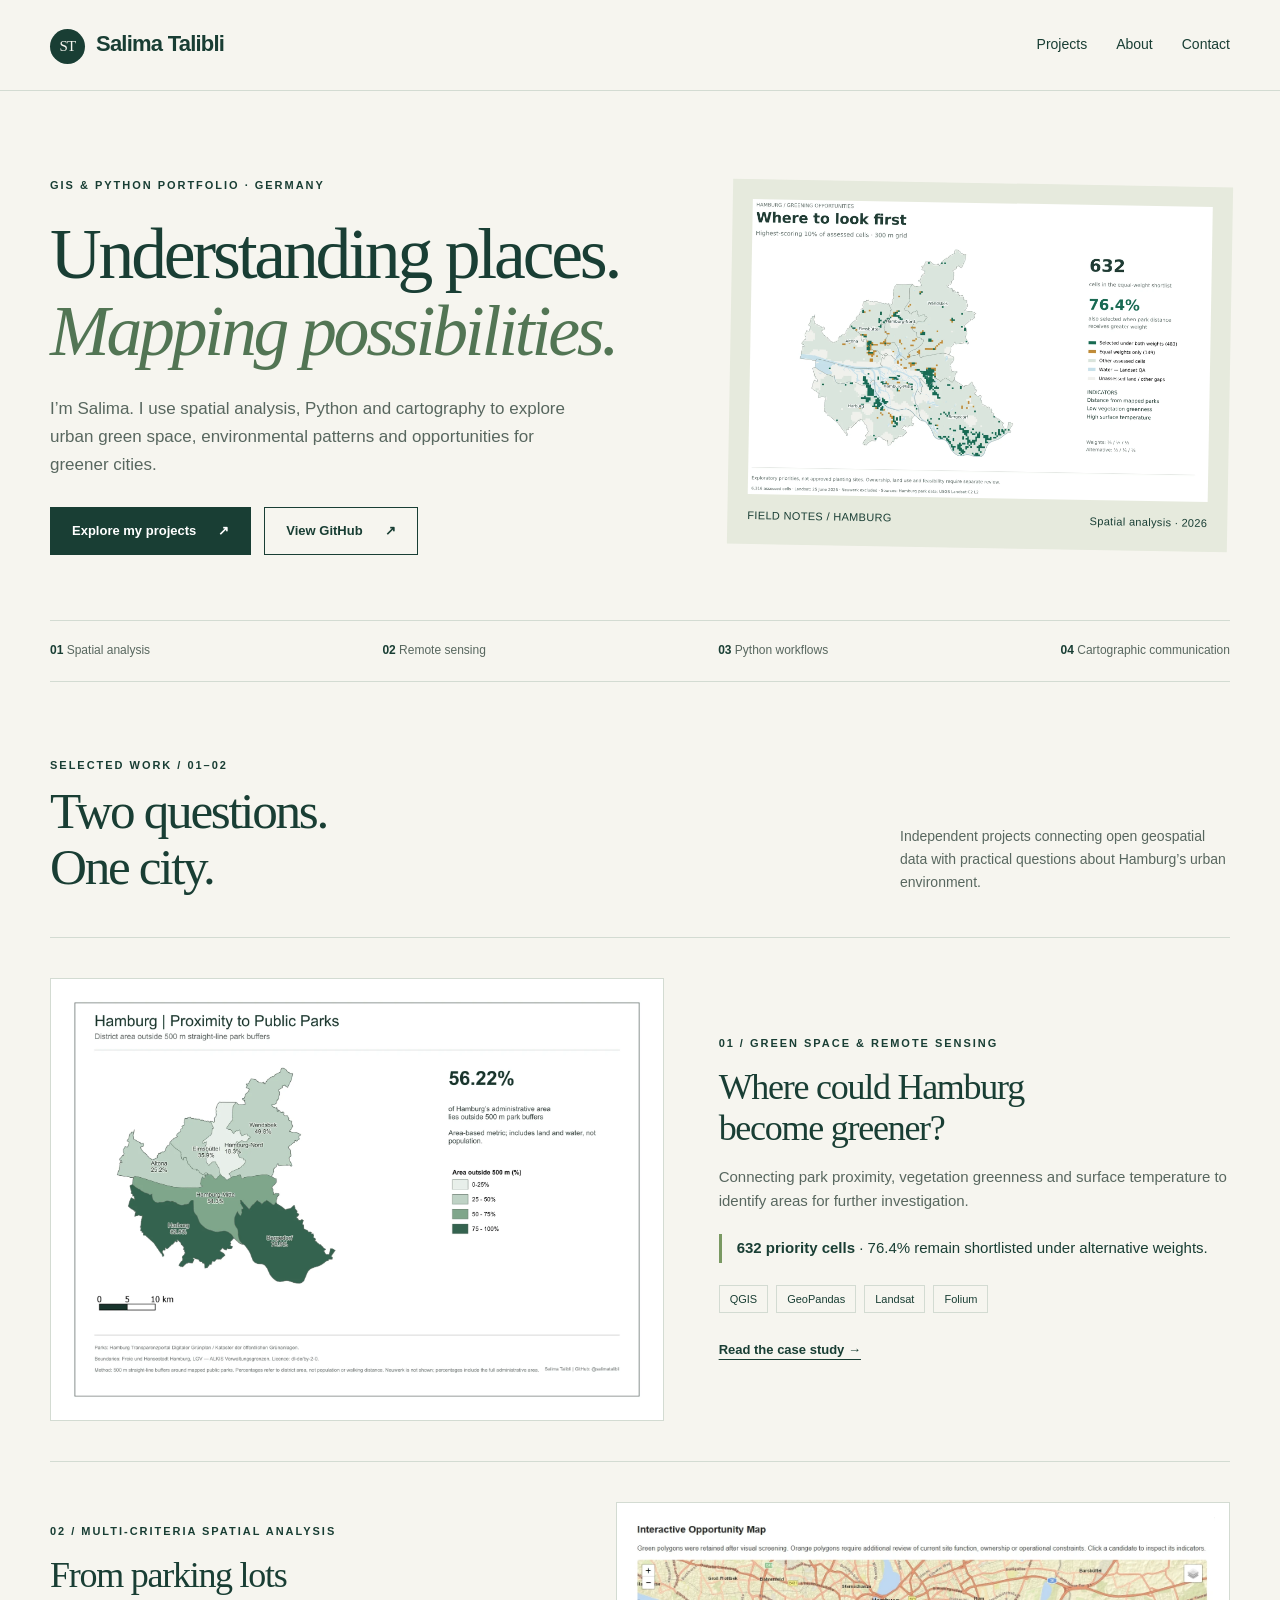
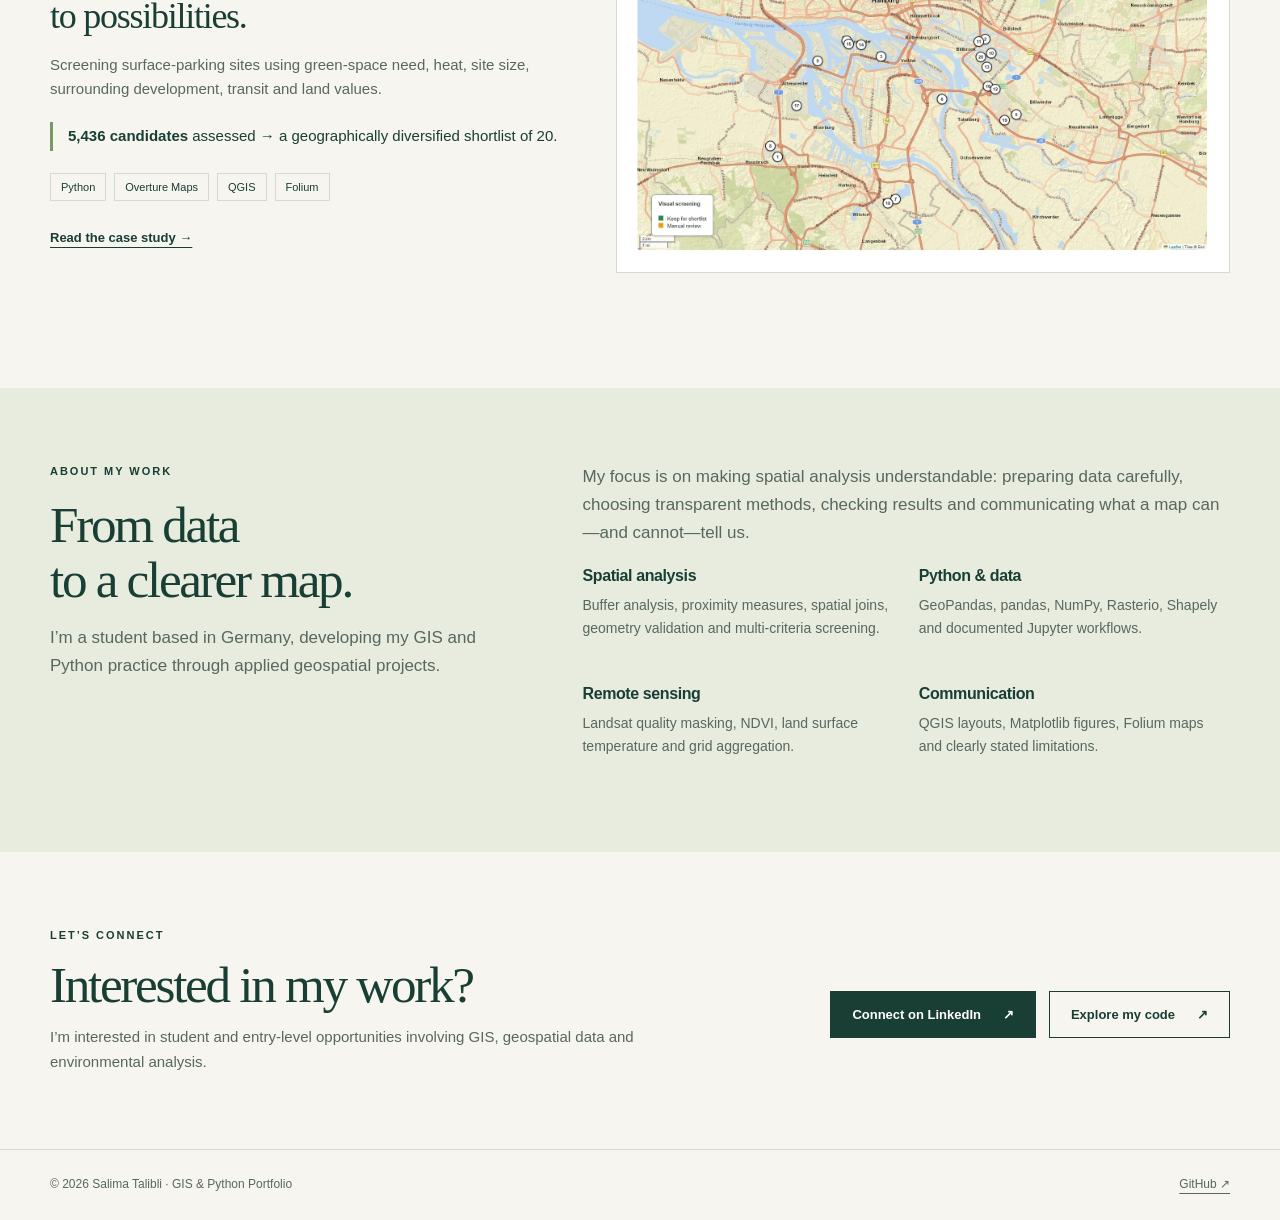
==== index.html @ 110b4c98 "Move portfolio files to website root" ====
<!doctype html><html lang="en"><head><meta charset="utf-8"><meta name="viewport" content="width=device-width,initial-scale=1"><title>GIS &amp; Python Portfolio | Salima Talibli</title><meta name="description" content="Spatial analysis, remote sensing and urban greening projects by Salima Talibli."><meta name="theme-color" content="#193e34"><link rel="stylesheet" href="style.css"></head><body><a class="skip" href="#main">Skip to content</a><header><nav class="wrap" aria-label="Main navigation"><a class="brand" href="index.html"><span aria-hidden="true">ST</span>Salima Talibli</a><div class="navlinks"><a href="index.html#projects">Projects</a><a href="index.html#about">About</a><a href="index.html#contact">Contact</a></div></nav></header><main id="main">
<div class="wrap"><div class="hero"><div><div class="eyebrow">GIS &amp; Python Portfolio · Germany</div><h1>Understanding places.<br><em>Mapping possibilities.</em></h1><p>I’m Salima. I use spatial analysis, Python and cartography to explore urban green space, environmental patterns and opportunities for greener cities.</p><div class="buttons"><a class="button primary" href="#projects">Explore my projects <span aria-hidden="true">↗</span></a><a class="button" href="https://github.com/salima-talibli/">View GitHub <span aria-hidden="true">↗</span></a></div></div><figure class="hero-art"><a href="green-space.html"><img src="assets/greening-shortlist.webp" alt="Hamburg greening priority map showing shortlisted 300 metre cells" width="1800" height="1154"></a><figcaption><span>FIELD NOTES / HAMBURG</span><span>Spatial analysis · 2026</span></figcaption></figure></div><div class="strip"><span><b>01</b> Spatial analysis</span><span><b>02</b> Remote sensing</span><span><b>03</b> Python workflows</span><span><b>04</b> Cartographic communication</span></div>
<section id="projects"><div class="section-head"><div><div class="eyebrow">Selected work / 01–02</div><h2>Two questions.<br>One city.</h2></div><p>Independent projects connecting open geospatial data with practical questions about Hamburg’s urban environment.</p></div>
<div class="project"><a class="visual" href="green-space.html"><img src="assets/park-proximity.webp" alt="QGIS map of Hamburg district area outside 500 metre park buffers" loading="lazy"></a><div><div class="eyebrow">01 / Green space &amp; remote sensing</div><h3>Where could Hamburg<br>become greener?</h3><p>Connecting park proximity, vegetation greenness and surface temperature to identify areas for further investigation.</p><p class="result"><strong>632 priority cells</strong> · 76.4% remain shortlisted under alternative weights.</p><div class="tags"><span>QGIS</span><span>GeoPandas</span><span>Landsat</span><span>Folium</span></div><a class="textlink" href="green-space.html">Read the case study →</a></div></div>
<div class="project reverse"><a class="visual" href="parking-to-park.html"><img src="assets/parking-dashboard.webp" alt="Interactive dashboard screenshot of shortlisted parking sites across Hamburg" loading="lazy"></a><div><div class="eyebrow">02 / Multi-criteria spatial analysis</div><h3>From parking lots<br>to possibilities.</h3><p>Screening surface-parking sites using green-space need, heat, site size, surrounding development, transit and land values.</p><p class="result"><strong>5,436 candidates</strong> assessed → a geographically diversified shortlist of 20.</p><div class="tags"><span>Python</span><span>Overture Maps</span><span>QGIS</span><span>Folium</span></div><a class="textlink" href="parking-to-park.html">Read the case study →</a></div></div></section></div>
<section class="about" id="about"><div class="wrap about-grid"><div><div class="eyebrow">About my work</div><h2>From data<br>to a clearer map.</h2><p>I’m a student based in Germany, developing my GIS and Python practice through applied geospatial projects.</p></div><div><p>My focus is on making spatial analysis understandable: preparing data carefully, choosing transparent methods, checking results and communicating what a map can—and cannot—tell us.</p><div class="skills"><div><h3>Spatial analysis</h3><p>Buffer analysis, proximity measures, spatial joins, geometry validation and multi-criteria screening.</p></div><div><h3>Python &amp; data</h3><p>GeoPandas, pandas, NumPy, Rasterio, Shapely and documented Jupyter workflows.</p></div><div><h3>Remote sensing</h3><p>Landsat quality masking, NDVI, land surface temperature and grid aggregation.</p></div><div><h3>Communication</h3><p>QGIS layouts, Matplotlib figures, Folium maps and clearly stated limitations.</p></div></div></div></div></section>
<section id="contact"><div class="wrap contact"><div><div class="eyebrow">Let’s connect</div><h2>Interested in my work?</h2><p>I’m interested in student and entry-level opportunities involving GIS, geospatial data and environmental analysis.</p></div><div class="buttons"><a class="button primary" href="https://www.linkedin.com/in/salima-talibli-15a1b5208/">Connect on LinkedIn <span aria-hidden="true">↗</span></a><a class="button" href="https://github.com/salima-talibli/">Explore my code <span aria-hidden="true">↗</span></a></div></div></section></main><footer><div class="wrap"><span>© 2026 Salima Talibli · GIS &amp; Python Portfolio</span><a href="https://github.com/salima-talibli/">GitHub ↗</a></div></footer></body></html>
---- style.css ----
:root{--paper:#f6f5ef;--ink:#193e34;--muted:#58675f;--line:#d3dbd2;--accent:#bde091;--white:#fff;--max:1180px}*{box-sizing:border-box}html{scroll-behavior:smooth;scroll-padding-top:90px}body{margin:0;background:var(--paper);color:var(--ink);font:17px/1.65 Arial,Helvetica,sans-serif}a{color:inherit;text-underline-offset:5px}a:hover{color:#39754e}a:focus-visible,summary:focus-visible{outline:3px solid #93621d;outline-offset:5px}img{max-width:100%;height:auto;display:block}h1,h2,h3,p{margin:0}h1,h2{font-family:Georgia,'Times New Roman',serif;font-weight:400;line-height:1.08;letter-spacing:-.045em}h1{font-size:clamp(46px,5.6vw,78px)}h2{font-size:clamp(34px,4vw,54px)}h3{font-size:23px;line-height:1.3;letter-spacing:-.025em}.wrap{width:min(var(--max),calc(100% - 80px));margin:auto}.skip{position:absolute;left:15px;top:-70px;background:#fff;padding:12px;z-index:99}.skip:focus{top:10px}header{border-bottom:1px solid var(--line)}nav{display:flex;align-items:center;justify-content:space-between;min-height:90px;gap:24px}.brand{text-decoration:none;font-weight:700;letter-spacing:-.035em;font-size:22px}.brand span{display:inline-grid;place-items:center;margin-right:11px;background:var(--ink);color:var(--paper);width:35px;height:35px;border-radius:50%;font:15px Georgia}.navlinks{display:flex;gap:29px;font-size:14px}.navlinks a{text-decoration:none}.eyebrow{font:11px/1.5 Arial,sans-serif;letter-spacing:.18em;text-transform:uppercase;font-weight:700}.hero{padding:86px 0 65px;display:grid;grid-template-columns:1.25fr 1fr;gap:55px;align-items:center}.hero h1{margin:22px 0 25px}.hero h1 em{font-weight:400;color:#527554}.hero p{color:var(--muted);max-width:520px}.buttons{display:flex;flex-wrap:wrap;align-items:center;gap:13px;margin-top:28px}.button{display:inline-flex;align-items:center;justify-content:center;gap:22px;padding:12px 21px;border:1px solid var(--ink);text-decoration:none;font-size:13px;font-weight:700;min-height:47px}.button.primary{background:var(--ink);color:#fff}.button:hover{background:#dfe8d9;color:var(--ink)}.hero-art{background:#e6eadd;padding:20px;transform:rotate(1deg)}.hero-art img{background:white}.hero-art figcaption{font-size:11px;letter-spacing:.03em;padding-top:12px;display:flex;justify-content:space-between;gap:12px}.hero figure{margin:0}.strip{display:flex;gap:25px;justify-content:space-between;flex-wrap:wrap;border-top:1px solid var(--line);border-bottom:1px solid var(--line);padding:20px 0;font-size:12px;color:var(--muted)}.strip b{color:var(--ink)}section{padding:75px 0}.section-head{display:flex;justify-content:space-between;align-items:end;gap:25px;margin-bottom:43px}.section-head h2{margin-top:10px}.section-head p{font-size:14px;max-width:330px;color:var(--muted)}.project{display:grid;grid-template-columns:1.2fr 1fr;gap:55px;padding:40px 0;border-top:1px solid var(--line);align-items:center}.project.reverse{grid-template-columns:1fr 1.2fr}.project.reverse .visual{order:2}.visual{background:#fff;border:1px solid var(--line);padding:14px;display:block;overflow:hidden}.visual img{width:100%;transition:transform .3s}.visual:hover img{transform:scale(1.015)}.project h3{font:36px/1.15 Georgia,serif;margin:15px 0;letter-spacing:-.035em}.project p{color:var(--muted);font-size:15px}.tags{display:flex;flex-wrap:wrap;gap:8px;margin:22px 0}.tags span{border:1px solid var(--line);padding:4px 10px;font-size:11px}.result{border-left:3px solid #799962;padding:2px 0 2px 15px;margin:20px 0;color:var(--ink)!important}.textlink{font-size:13px;font-weight:700}.about{background:#e7ecdf}.about-grid{display:grid;grid-template-columns:1fr 1.4fr;gap:70px}.about h2{margin:17px 0}.about p{color:var(--muted);margin-bottom:19px}.skills{display:grid;grid-template-columns:1fr 1fr;gap:25px}.skills h3{font-size:16px;margin-bottom:7px}.skills p{font-size:14px}.contact{display:flex;justify-content:space-between;align-items:center;gap:30px}.contact h2{margin:13px 0}.contact p{color:var(--muted);max-width:640px;font-size:15px}footer{padding:25px 0;border-top:1px solid var(--line);font-size:12px;color:var(--muted)}footer .wrap{display:flex;justify-content:space-between;gap:20px}.casehero{padding:55px 0 45px}.back{font-size:13px}.casehero .eyebrow{margin:40px 0 17px}.casehero h1{max-width:950px}.lead{font-size:20px;color:var(--muted);max-width:800px;margin-top:25px}.metrics{display:grid;grid-template-columns:repeat(3,1fr);border-top:1px solid var(--line);border-bottom:1px solid var(--line);margin:38px 0 0;padding:25px 0;gap:25px}.metric b{font:43px/1.2 Georgia,serif;display:block}.metric span{font-size:13px;color:var(--muted)}.case-figure{margin:0;padding:24px;background:#fff;border:1px solid var(--line)}.case-figure img{max-height:900px;object-fit:contain;width:100%}.case-figure figcaption{font-size:12px;color:var(--muted);margin-top:15px}.case-body{display:grid;grid-template-columns:240px 1fr;gap:70px;padding:65px 0}.case-body aside{font-size:13px}.case-body aside h3{font-size:14px;margin-bottom:12px}.case-body aside a{display:block;margin:9px 0}.case-body article{min-width:0}.case-body article h2{font-size:35px;margin:0 0 20px}.case-body article h3{margin:25px 0 12px;font-size:19px}.case-body article p{margin-bottom:20px;color:var(--muted)}.case-body article section{padding:0 0 42px}.steps{padding-left:23px;color:var(--muted)}.steps li{padding:0 0 15px 8px}.steps strong{color:var(--ink)}.note{background:#e8edde;padding:24px;margin:25px 0;font-size:14px}.note p:last-child{margin-bottom:0}.data-table{width:100%;border-collapse:collapse;font-size:14px;margin:22px 0}.data-table th{text-align:left;background:#e7ecdf}.data-table td,.data-table th{padding:11px 14px;border-bottom:1px solid var(--line)}.data-table td:last-child{white-space:nowrap}.case-body figure{margin:28px 0}.case-body details{border-block:1px solid var(--line);padding:17px 0;margin:25px 0;font-size:14px}.case-body summary{cursor:pointer;font-weight:700}.case-body details p{margin:15px 0}.case-next{border-top:1px solid var(--line);padding:35px 0 60px;display:flex;justify-content:space-between;align-items:center;gap:20px}.case-next p{font-size:12px;color:var(--muted)}.case-next a{font:25px Georgia,serif}.source-list{font-size:13px;padding-left:18px}.source-list li{margin-bottom:12px}@media(max-width:850px){.wrap{width:calc(100% - 40px)}.hero{gap:28px;padding-top:50px}.hero h1{font-size:49px}.project,.project.reverse{gap:28px}.project h3{font-size:29px}.case-body{grid-template-columns:1fr;gap:30px}.case-body aside{display:none}.about-grid{gap:30px}.navlinks{gap:18px}}@media(max-width:600px){body{font-size:16px}.wrap{width:calc(100% - 32px)}nav{min-height:78px;align-items:center}.brand{font-size:17px}.brand span{display:none}.navlinks{gap:14px;font-size:12px}.hero{grid-template-columns:1fr;padding:42px 0}.hero h1{font-size:51px}.hero-art{transform:none}.strip{gap:12px;font-size:11px}.strip span{flex-basis:45%}section{padding:48px 0}.section-head{display:block;margin-bottom:28px}.section-head p{margin-top:20px}.project,.project.reverse{grid-template-columns:1fr;gap:24px;padding:30px 0}.project.reverse .visual{order:0}.project h3{font-size:33px}.about-grid{grid-template-columns:1fr;gap:20px}.skills{gap:20px}.contact{display:block}.contact .buttons{margin-top:25px}.metrics{gap:13px}.metric b{font-size:31px}.metric span{font-size:11px}.lead{font-size:18px}.casehero h1{font-size:44px}.case-body{padding:40px 0}.case-figure{padding:9px}.case-next{align-items:start;flex-direction:column}footer .wrap{flex-direction:column;gap:7px}}@media(prefers-reduced-motion:reduce){html{scroll-behavior:auto}.visual img{transition:none}}
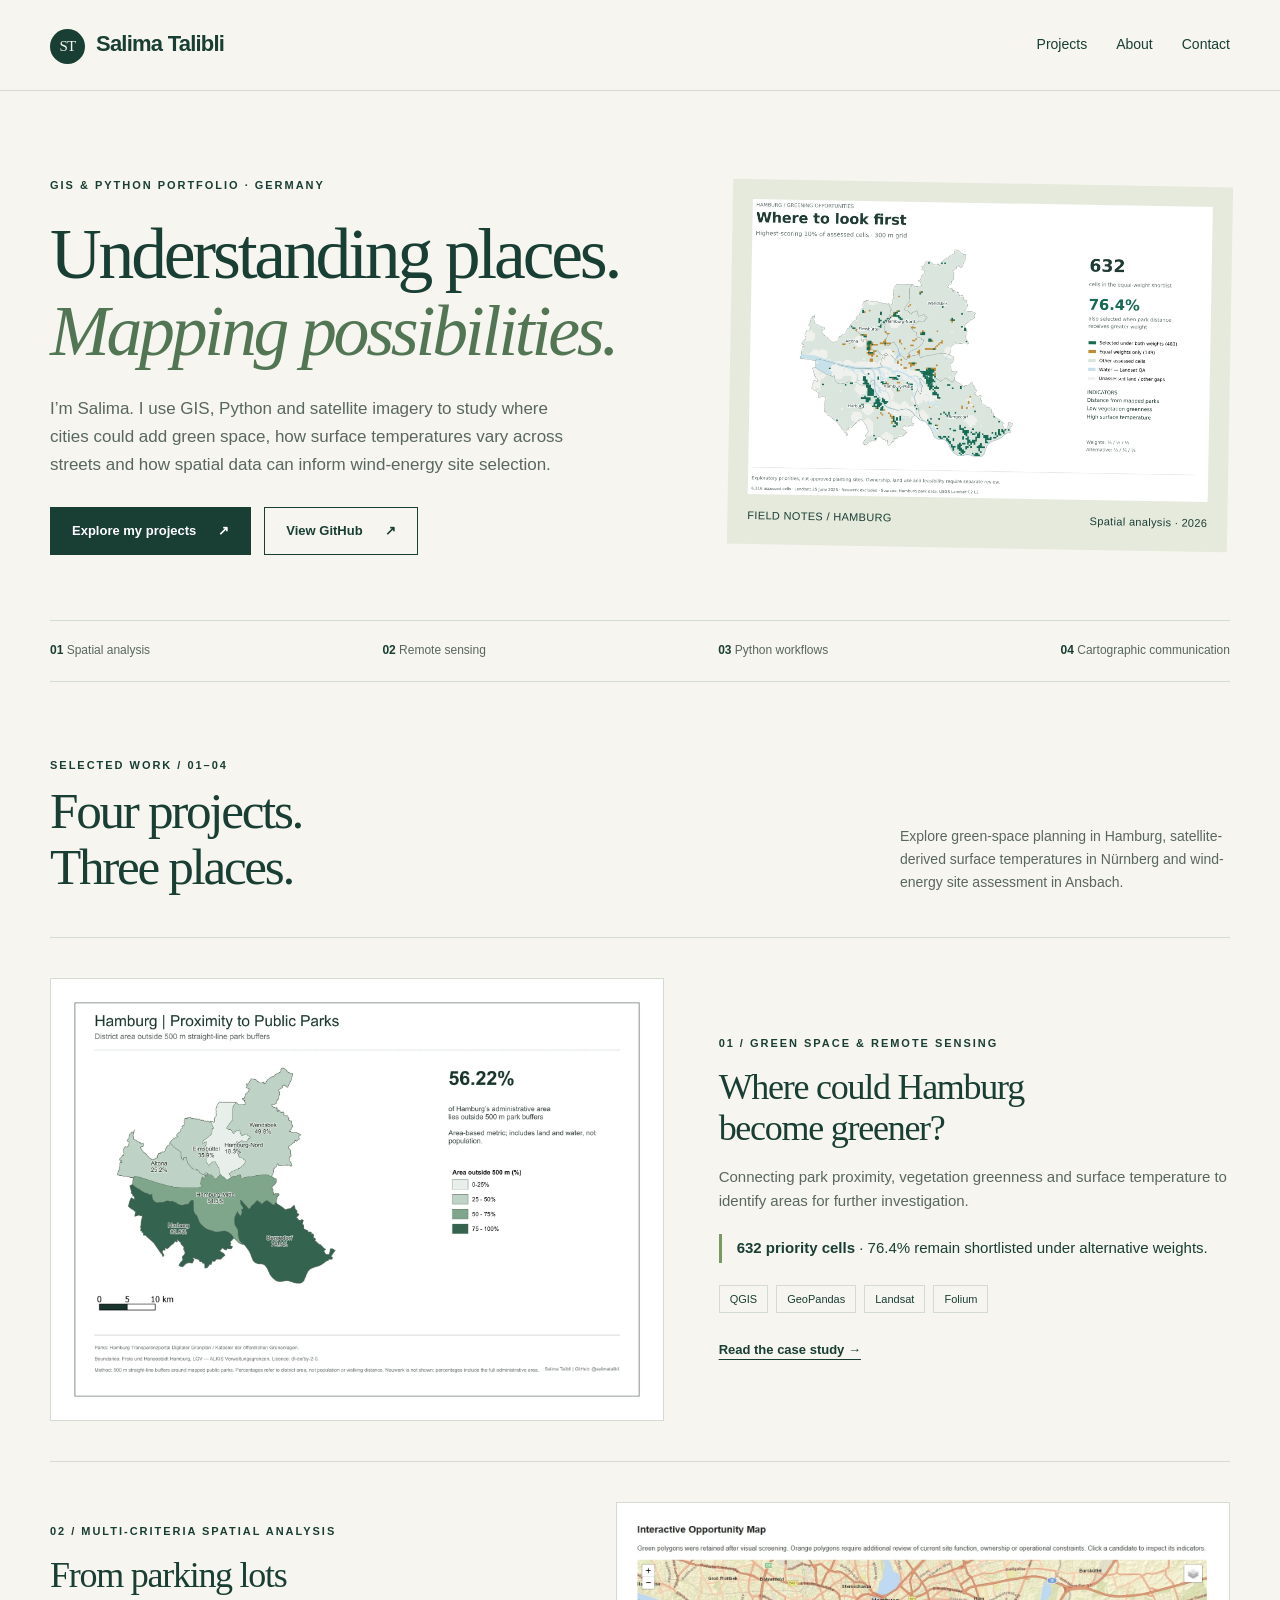
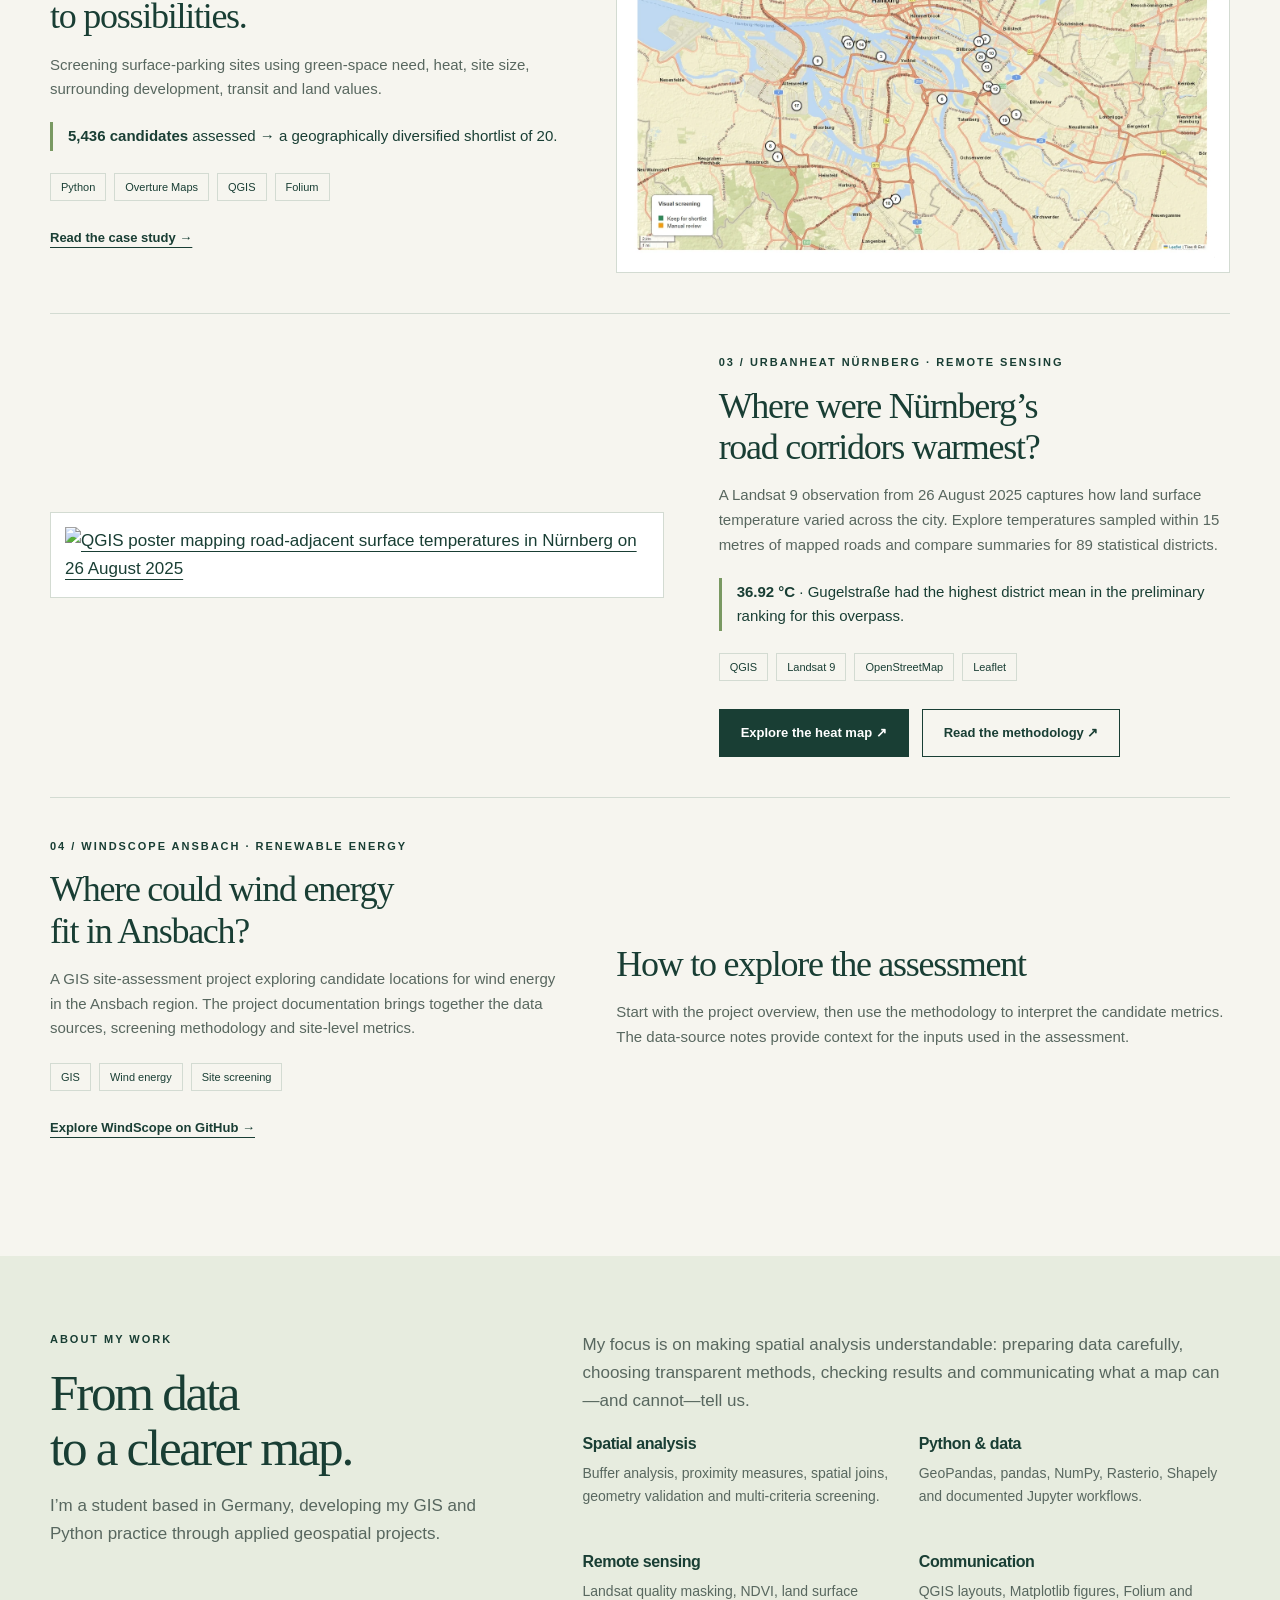
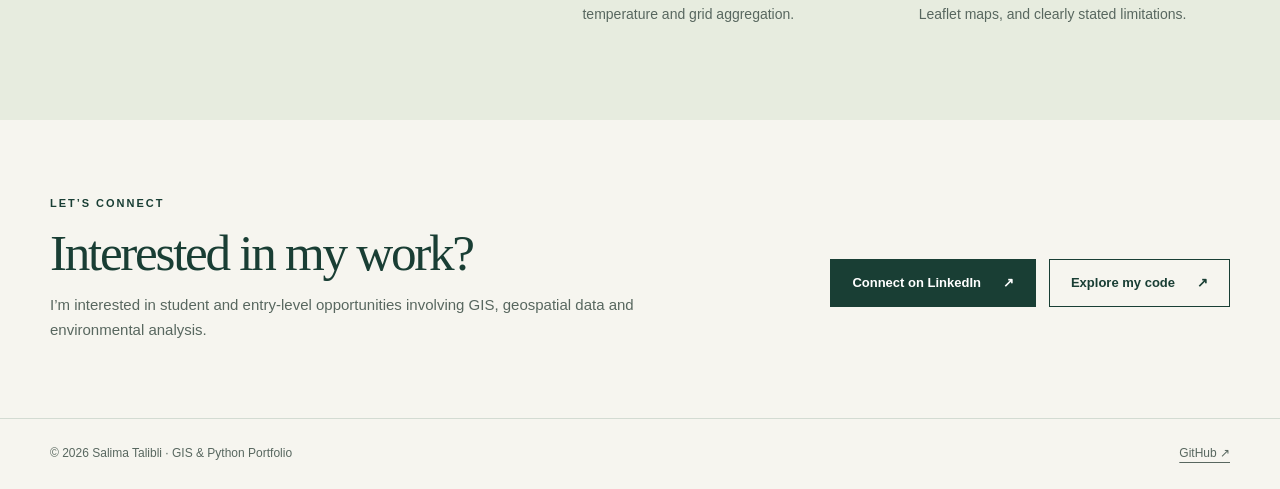
==== commit 1b52cd70: "Revise index.html with updated project details Updated project descriptions and added new content ab" ====
--- a/index.html
+++ b/index.html
@@ -1,7 +1,165 @@
-<!doctype html><html lang="en"><head><meta charset="utf-8"><meta name="viewport" content="width=device-width,initial-scale=1"><title>GIS &amp; Python Portfolio | Salima Talibli</title><meta name="description" content="Spatial analysis, remote sensing and urban greening projects by Salima Talibli."><meta name="theme-color" content="#193e34"><link rel="stylesheet" href="style.css"></head><body><a class="skip" href="#main">Skip to content</a><header><nav class="wrap" aria-label="Main navigation"><a class="brand" href="index.html"><span aria-hidden="true">ST</span>Salima Talibli</a><div class="navlinks"><a href="index.html#projects">Projects</a><a href="index.html#about">About</a><a href="index.html#contact">Contact</a></div></nav></header><main id="main">
-<div class="wrap"><div class="hero"><div><div class="eyebrow">GIS &amp; Python Portfolio · Germany</div><h1>Understanding places.<br><em>Mapping possibilities.</em></h1><p>I’m Salima. I use spatial analysis, Python and cartography to explore urban green space, environmental patterns and opportunities for greener cities.</p><div class="buttons"><a class="button primary" href="#projects">Explore my projects <span aria-hidden="true">↗</span></a><a class="button" href="https://github.com/salima-talibli/">View GitHub <span aria-hidden="true">↗</span></a></div></div><figure class="hero-art"><a href="green-space.html"><img src="assets/greening-shortlist.webp" alt="Hamburg greening priority map showing shortlisted 300 metre cells" width="1800" height="1154"></a><figcaption><span>FIELD NOTES / HAMBURG</span><span>Spatial analysis · 2026</span></figcaption></figure></div><div class="strip"><span><b>01</b> Spatial analysis</span><span><b>02</b> Remote sensing</span><span><b>03</b> Python workflows</span><span><b>04</b> Cartographic communication</span></div>
-<section id="projects"><div class="section-head"><div><div class="eyebrow">Selected work / 01–02</div><h2>Two questions.<br>One city.</h2></div><p>Independent projects connecting open geospatial data with practical questions about Hamburg’s urban environment.</p></div>
-<div class="project"><a class="visual" href="green-space.html"><img src="assets/park-proximity.webp" alt="QGIS map of Hamburg district area outside 500 metre park buffers" loading="lazy"></a><div><div class="eyebrow">01 / Green space &amp; remote sensing</div><h3>Where could Hamburg<br>become greener?</h3><p>Connecting park proximity, vegetation greenness and surface temperature to identify areas for further investigation.</p><p class="result"><strong>632 priority cells</strong> · 76.4% remain shortlisted under alternative weights.</p><div class="tags"><span>QGIS</span><span>GeoPandas</span><span>Landsat</span><span>Folium</span></div><a class="textlink" href="green-space.html">Read the case study →</a></div></div>
-<div class="project reverse"><a class="visual" href="parking-to-park.html"><img src="assets/parking-dashboard.webp" alt="Interactive dashboard screenshot of shortlisted parking sites across Hamburg" loading="lazy"></a><div><div class="eyebrow">02 / Multi-criteria spatial analysis</div><h3>From parking lots<br>to possibilities.</h3><p>Screening surface-parking sites using green-space need, heat, site size, surrounding development, transit and land values.</p><p class="result"><strong>5,436 candidates</strong> assessed → a geographically diversified shortlist of 20.</p><div class="tags"><span>Python</span><span>Overture Maps</span><span>QGIS</span><span>Folium</span></div><a class="textlink" href="parking-to-park.html">Read the case study →</a></div></div></section></div>
-<section class="about" id="about"><div class="wrap about-grid"><div><div class="eyebrow">About my work</div><h2>From data<br>to a clearer map.</h2><p>I’m a student based in Germany, developing my GIS and Python practice through applied geospatial projects.</p></div><div><p>My focus is on making spatial analysis understandable: preparing data carefully, choosing transparent methods, checking results and communicating what a map can—and cannot—tell us.</p><div class="skills"><div><h3>Spatial analysis</h3><p>Buffer analysis, proximity measures, spatial joins, geometry validation and multi-criteria screening.</p></div><div><h3>Python &amp; data</h3><p>GeoPandas, pandas, NumPy, Rasterio, Shapely and documented Jupyter workflows.</p></div><div><h3>Remote sensing</h3><p>Landsat quality masking, NDVI, land surface temperature and grid aggregation.</p></div><div><h3>Communication</h3><p>QGIS layouts, Matplotlib figures, Folium maps and clearly stated limitations.</p></div></div></div></div></section>
-<section id="contact"><div class="wrap contact"><div><div class="eyebrow">Let’s connect</div><h2>Interested in my work?</h2><p>I’m interested in student and entry-level opportunities involving GIS, geospatial data and environmental analysis.</p></div><div class="buttons"><a class="button primary" href="https://www.linkedin.com/in/salima-talibli-15a1b5208/">Connect on LinkedIn <span aria-hidden="true">↗</span></a><a class="button" href="https://github.com/salima-talibli/">Explore my code <span aria-hidden="true">↗</span></a></div></div></section></main><footer><div class="wrap"><span>© 2026 Salima Talibli · GIS &amp; Python Portfolio</span><a href="https://github.com/salima-talibli/">GitHub ↗</a></div></footer></body></html>+<!doctype html>
+<html lang="en">
+<head>
+  <meta charset="utf-8">
+  <meta name="viewport" content="width=device-width, initial-scale=1">
+  <title>GIS &amp; Python Portfolio | Salima Talibli</title>
+  <meta name="description" content="GIS and Python projects by Salima Talibli on urban green space in Hamburg, surface temperature in Nürnberg and wind-energy site assessment in Ansbach.">
+  <meta name="theme-color" content="#193e34">
+  <link rel="stylesheet" href="style.css">
+</head>
+<body>
+  <a class="skip" href="#main">Skip to content</a>
+
+  <header>
+    <nav class="wrap" aria-label="Main navigation">
+      <a class="brand" href="index.html">
+        <span aria-hidden="true">ST</span>Salima Talibli
+      </a>
+      <div class="navlinks">
+        <a href="#projects">Projects</a>
+        <a href="#about">About</a>
+        <a href="#contact">Contact</a>
+      </div>
+    </nav>
+  </header>
+
+  <main id="main">
+    <div class="wrap">
+      <div class="hero">
+        <div>
+          <div class="eyebrow">GIS &amp; Python Portfolio · Germany</div>
+          <h1>Understanding places.<br><em>Mapping possibilities.</em></h1>
+          <p>I’m Salima. I use GIS, Python and satellite imagery to study where cities could add green space, how surface temperatures vary across streets and how spatial data can inform wind-energy site selection.</p>
+          <div class="buttons">
+            <a class="button primary" href="#projects">Explore my projects <span aria-hidden="true">↗</span></a>
+            <a class="button" href="https://github.com/salima-talibli/">View GitHub <span aria-hidden="true">↗</span></a>
+          </div>
+        </div>
+        <figure class="hero-art">
+          <a href="green-space.html">
+            <img src="assets/greening-shortlist.webp" alt="Hamburg greening priority map showing shortlisted 300 metre cells" width="1800" height="1154">
+          </a>
+          <figcaption><span>FIELD NOTES / HAMBURG</span><span>Spatial analysis · 2026</span></figcaption>
+        </figure>
+      </div>
+
+      <div class="strip">
+        <span><b>01</b> Spatial analysis</span>
+        <span><b>02</b> Remote sensing</span>
+        <span><b>03</b> Python workflows</span>
+        <span><b>04</b> Cartographic communication</span>
+      </div>
+
+      <section id="projects">
+        <div class="section-head">
+          <div>
+            <div class="eyebrow">Selected work / 01–04</div>
+            <h2>Four projects.<br>Three places.</h2>
+          </div>
+          <p>Explore green-space planning in Hamburg, satellite-derived surface temperatures in Nürnberg and wind-energy site assessment in Ansbach.</p>
+        </div>
+
+        <div class="project">
+          <a class="visual" href="green-space.html">
+            <img src="assets/park-proximity.webp" alt="QGIS map of Hamburg district area outside 500 metre park buffers" loading="lazy">
+          </a>
+          <div>
+            <div class="eyebrow">01 / Green space &amp; remote sensing</div>
+            <h3>Where could Hamburg<br>become greener?</h3>
+            <p>Connecting park proximity, vegetation greenness and surface temperature to identify areas for further investigation.</p>
+            <p class="result"><strong>632 priority cells</strong> · 76.4% remain shortlisted under alternative weights.</p>
+            <div class="tags"><span>QGIS</span><span>GeoPandas</span><span>Landsat</span><span>Folium</span></div>
+            <a class="textlink" href="green-space.html">Read the case study →</a>
+          </div>
+        </div>
+
+        <div class="project reverse">
+          <a class="visual" href="parking-to-park.html">
+            <img src="assets/parking-dashboard.webp" alt="Interactive dashboard screenshot of shortlisted parking sites across Hamburg" loading="lazy">
+          </a>
+          <div>
+            <div class="eyebrow">02 / Multi-criteria spatial analysis</div>
+            <h3>From parking lots<br>to possibilities.</h3>
+            <p>Screening surface-parking sites using green-space need, heat, site size, surrounding development, transit and land values.</p>
+            <p class="result"><strong>5,436 candidates</strong> assessed → a geographically diversified shortlist of 20.</p>
+            <div class="tags"><span>Python</span><span>Overture Maps</span><span>QGIS</span><span>Folium</span></div>
+            <a class="textlink" href="parking-to-park.html">Read the case study →</a>
+          </div>
+        </div>
+
+        <div class="project" id="urbanheat-nuernberg">
+          <a class="visual" href="https://github.com/salima-talibli/urbanheat-nuernberg/blob/main/poster/UrbanHeat_Nuernberg_Poster.png" aria-label="View the full UrbanHeat Nürnberg QGIS poster">
+            <img src="https://raw.githubusercontent.com/salima-talibli/urbanheat-nuernberg/main/poster/UrbanHeat_Nuernberg_Poster.png" alt="QGIS poster mapping road-adjacent surface temperatures in Nürnberg on 26 August 2025" loading="lazy">
+          </a>
+          <div>
+            <div class="eyebrow">03 / UrbanHeat Nürnberg · Remote sensing</div>
+            <h3>Where were Nürnberg’s<br>road corridors warmest?</h3>
+            <p>A Landsat 9 observation from 26 August 2025 captures how land surface temperature varied across the city. Explore temperatures sampled within 15 metres of mapped roads and compare summaries for 89 statistical districts.</p>
+            <p class="result"><strong>36.92 °C</strong> · Gugelstraße had the highest district mean in the preliminary ranking for this overpass.</p>
+            <div class="tags"><span>QGIS</span><span>Landsat 9</span><span>OpenStreetMap</span><span>Leaflet</span></div>
+            <div class="buttons">
+              <a class="button primary" href="https://salima-talibli.github.io/urbanheat-nuernberg/">Explore the heat map ↗</a>
+              <a class="button" href="https://github.com/salima-talibli/urbanheat-nuernberg">Read the methodology ↗</a>
+            </div>
+          </div>
+        </div>
+
+        <div class="project reverse" id="windscope-ansbach">
+          <div>
+            <div class="eyebrow">04 / WindScope Ansbach · Renewable energy</div>
+            <h3>Where could wind energy<br>fit in Ansbach?</h3>
+            <p>A GIS site-assessment project exploring candidate locations for wind energy in the Ansbach region. The project documentation brings together the data sources, screening methodology and site-level metrics.</p>
+            <div class="tags"><span>GIS</span><span>Wind energy</span><span>Site screening</span></div>
+            <a class="textlink" href="https://github.com/salima-talibli/windscope-ansbach">Explore WindScope on GitHub →</a>
+          </div>
+          <div>
+            <h3>How to explore the assessment</h3>
+            <p>Start with the project overview, then use the methodology to interpret the candidate metrics. The data-source notes provide context for the inputs used in the assessment.</p>
+          </div>
+        </div>
+      </section>
+    </div>
+
+    <section class="about" id="about">
+      <div class="wrap about-grid">
+        <div>
+          <div class="eyebrow">About my work</div>
+          <h2>From data<br>to a clearer map.</h2>
+          <p>I’m a student based in Germany, developing my GIS and Python practice through applied geospatial projects.</p>
+        </div>
+        <div>
+          <p>My focus is on making spatial analysis understandable: preparing data carefully, choosing transparent methods, checking results and communicating what a map can—and cannot—tell us.</p>
+          <div class="skills">
+            <div><h3>Spatial analysis</h3><p>Buffer analysis, proximity measures, spatial joins, geometry validation and multi-criteria screening.</p></div>
+            <div><h3>Python &amp; data</h3><p>GeoPandas, pandas, NumPy, Rasterio, Shapely and documented Jupyter workflows.</p></div>
+            <div><h3>Remote sensing</h3><p>Landsat quality masking, NDVI, land surface temperature and grid aggregation.</p></div>
+            <div><h3>Communication</h3><p>QGIS layouts, Matplotlib figures, Folium and Leaflet maps, and clearly stated limitations.</p></div>
+          </div>
+        </div>
+      </div>
+    </section>
+
+    <section id="contact">
+      <div class="wrap contact">
+        <div>
+          <div class="eyebrow">Let’s connect</div>
+          <h2>Interested in my work?</h2>
+          <p>I’m interested in student and entry-level opportunities involving GIS, geospatial data and environmental analysis.</p>
+        </div>
+        <div class="buttons">
+          <a class="button primary" href="https://www.linkedin.com/in/salima-talibli-15a1b5208/">Connect on LinkedIn <span aria-hidden="true">↗</span></a>
+          <a class="button" href="https://github.com/salima-talibli/">Explore my code <span aria-hidden="true">↗</span></a>
+        </div>
+      </div>
+    </section>
+  </main>
+
+  <footer>
+    <div class="wrap">
+      <span>© 2026 Salima Talibli · GIS &amp; Python Portfolio</span>
+      <a href="https://github.com/salima-talibli/">GitHub ↗</a>
+    </div>
+  </footer>
+</body>
+</html>
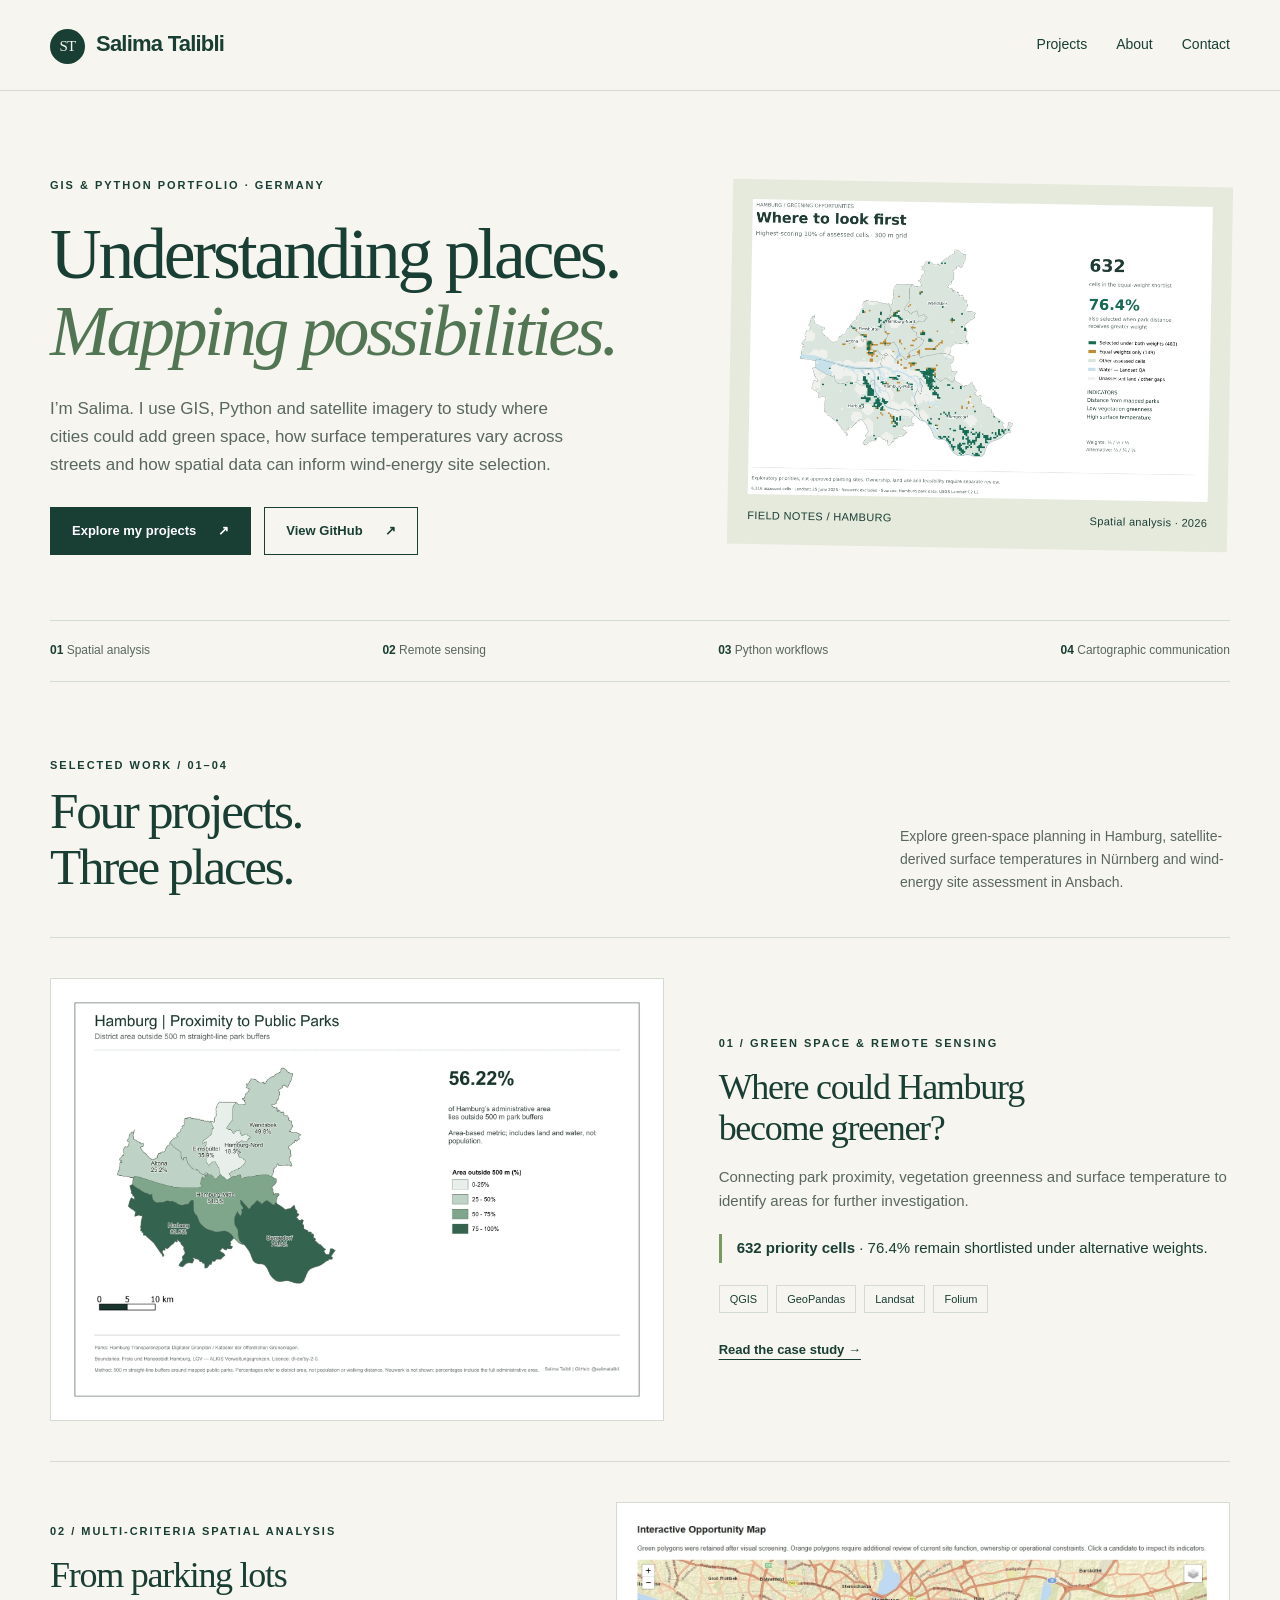
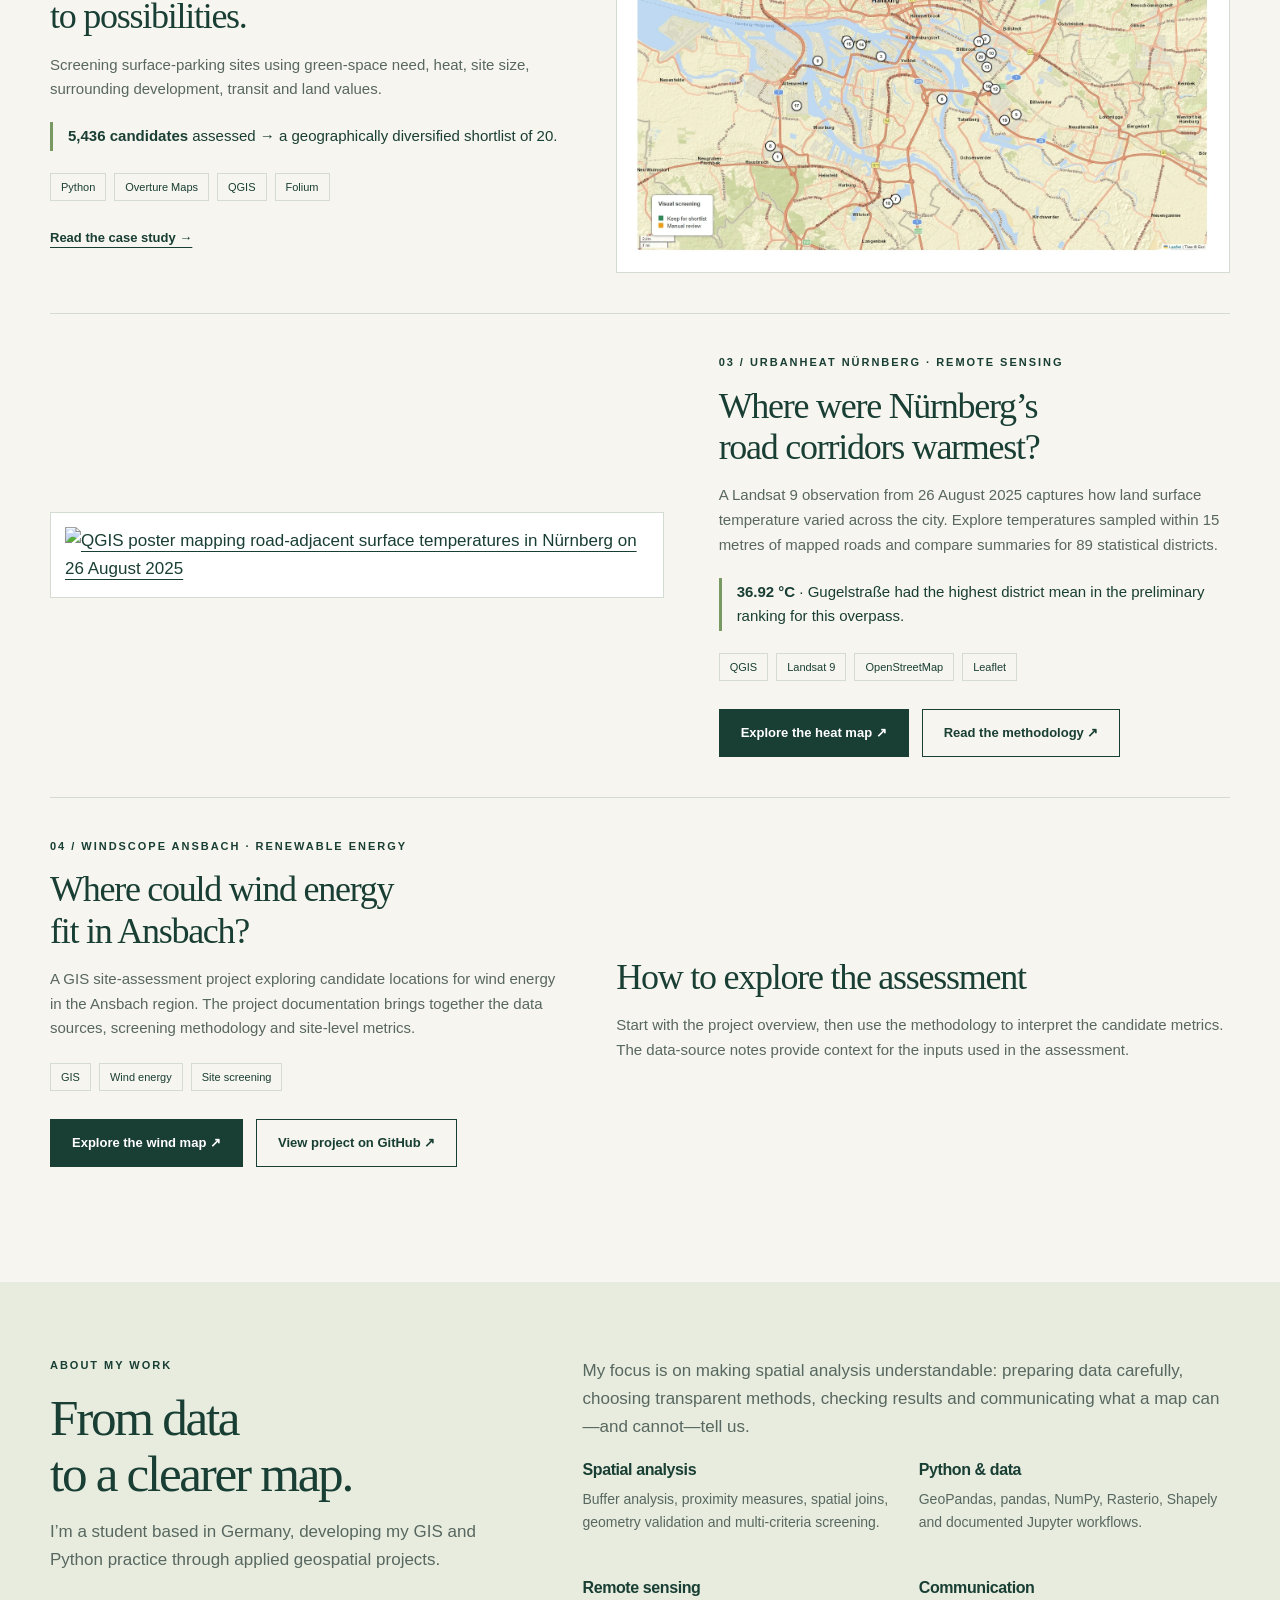
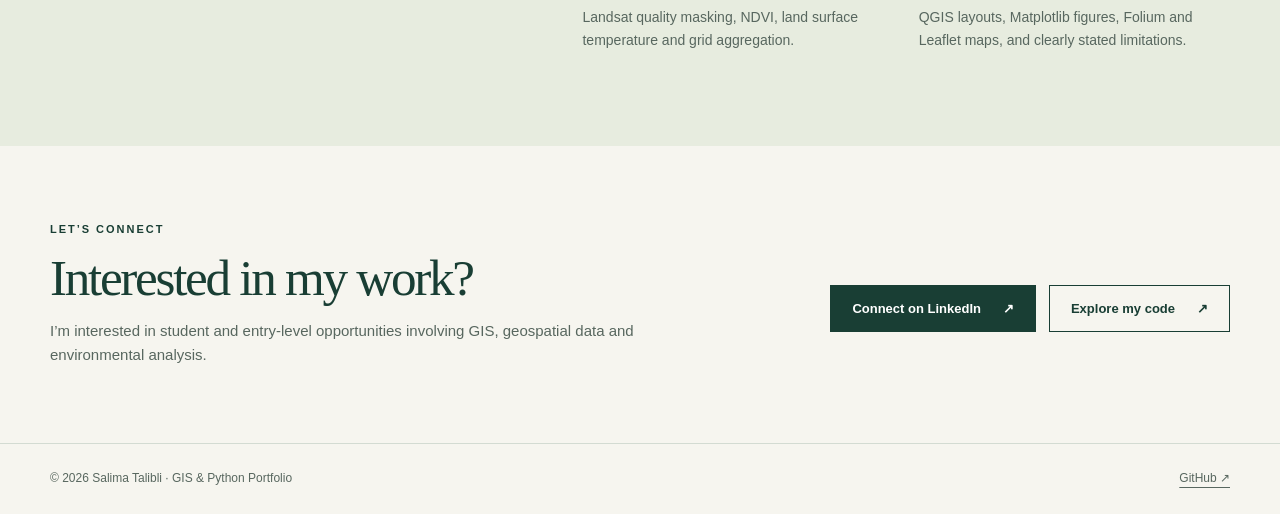
==== commit aa79d7bd: "Add buttons for project exploration and GitHub link Replaced GitHub link with buttons for exploring " ====
--- a/index.html
+++ b/index.html
@@ -111,7 +111,14 @@
             <h3>Where could wind energy<br>fit in Ansbach?</h3>
             <p>A GIS site-assessment project exploring candidate locations for wind energy in the Ansbach region. The project documentation brings together the data sources, screening methodology and site-level metrics.</p>
             <div class="tags"><span>GIS</span><span>Wind energy</span><span>Site screening</span></div>
-            <a class="textlink" href="https://github.com/salima-talibli/windscope-ansbach">Explore WindScope on GitHub →</a>
+           <div class="buttons">
+  <a class="button primary" href="https://salima-talibli.github.io/windscope-ansbach/">
+    Explore the wind map ↗
+  </a>
+  <a class="button" href="https://github.com/salima-talibli/windscope-ansbach">
+    View project on GitHub ↗
+  </a>
+</div>
           </div>
           <div>
             <h3>How to explore the assessment</h3>
